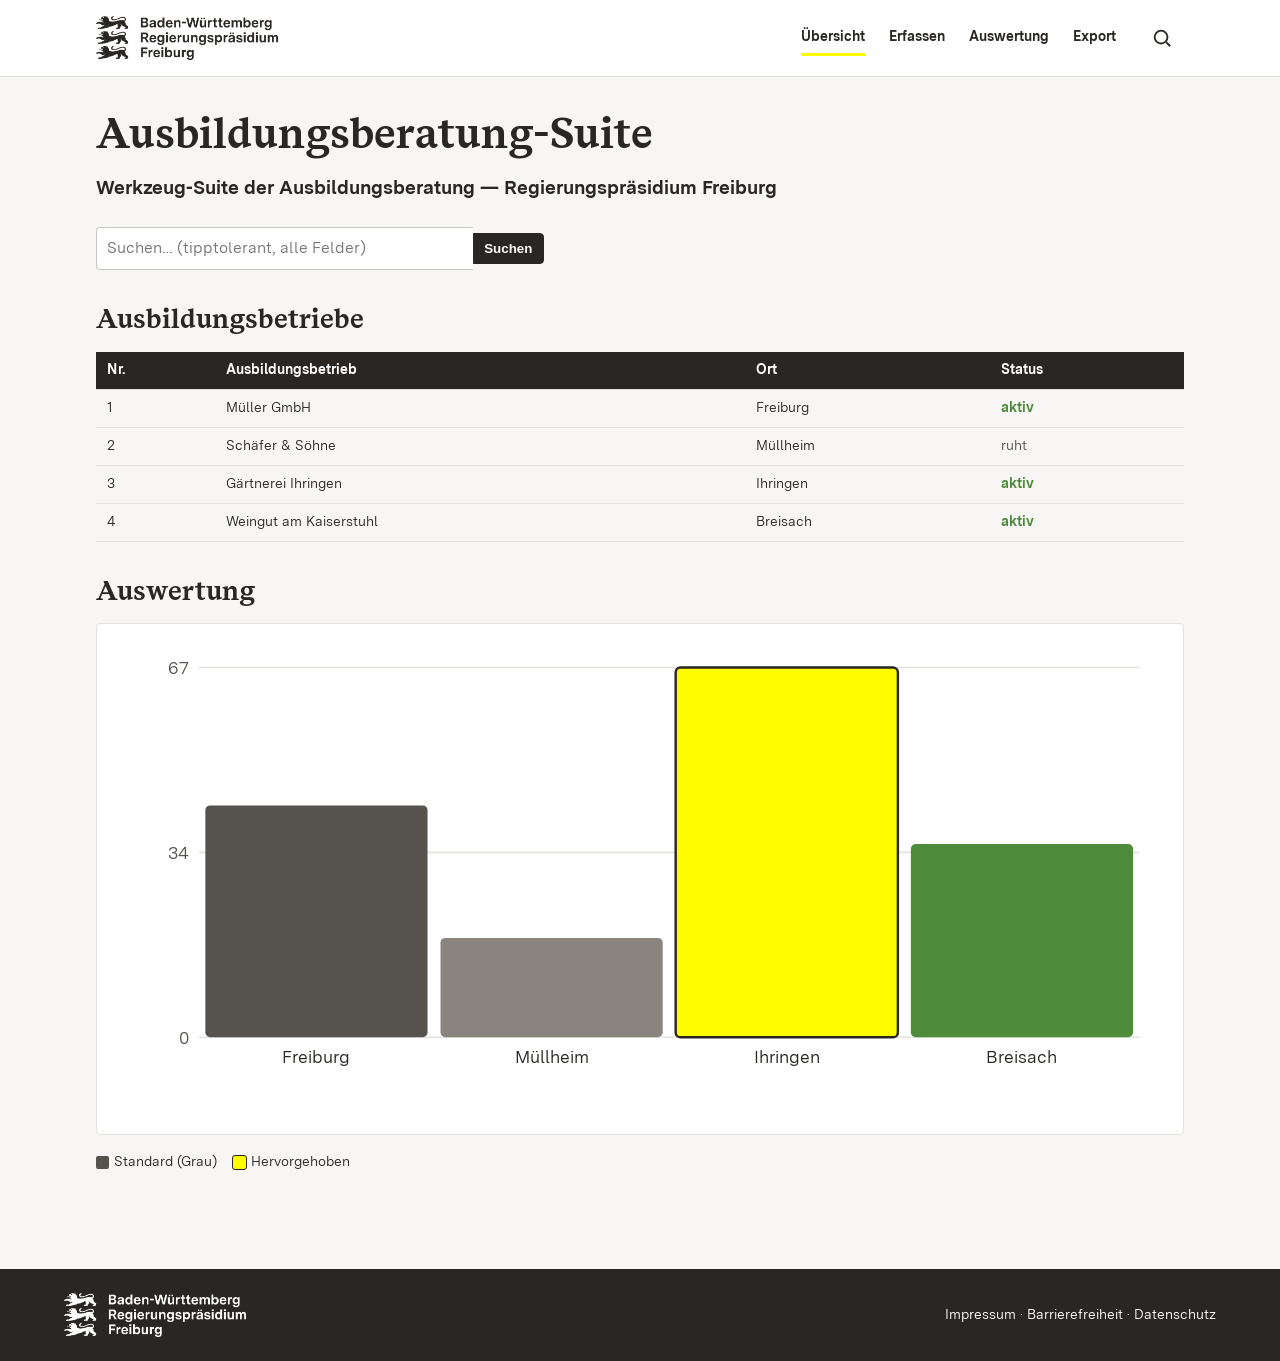
==== index.html @ 378bc5d6 "M0: Gerüst der Ausbildungsberatung-Suite aus RPF-Browsertool-Vorlage Vorlage als Arbeits-Repo einger" ====
<!doctype html>
<html lang="de">
<head>
<meta charset="utf-8">
<meta name="viewport" content="width=device-width, initial-scale=1">
<title>Ausbildungsberatung-Suite — RP Freiburg</title>
<meta name="description" content="Interne Werkzeug-Suite der Ausbildungsberatung des Regierungspräsidiums Freiburg.">

<!-- Favicons / PWA -->
<link rel="icon" href="assets/favicons/favicon.ico" sizes="any">
<link rel="icon" type="image/png" sizes="32x32" href="assets/favicons/favicon-32x32.png">
<link rel="icon" type="image/png" sizes="16x16" href="assets/favicons/favicon-16x16.png">
<link rel="apple-touch-icon" href="assets/favicons/apple-touch-icon.png">
<link rel="manifest" href="site.webmanifest">
<meta name="theme-color" content="#FFFC00">

<link rel="stylesheet" href="bw-theme.css">
</head>
<body>
<a class="bw-skip-link" href="#inhalt">Zum Inhalt springen</a>

<!-- Kopf mit responsiver Navigation (Hamburger unterhalb 800px) -->
<header style="position:relative;background:var(--bw-weiss);border-bottom:var(--bw-border)">
  <div class="bw-app" style="padding-block:var(--bw-space-2)">
    <nav class="bw-nav" aria-label="Hauptnavigation">
      <a class="bw-nav__brand" href="index.html">
        <img class="bw-logo" src="assets/logo/rpf-logo.png"
             alt="Regierungspräsidium Freiburg, Baden-Württemberg">
      </a>

      <div class="bw-nav__panel" id="hauptmenue">
        <ul class="bw-nav__links">
          <li><a href="#" aria-current="page">Übersicht</a></li>
          <li><a href="#">Erfassen</a></li>
          <li><a href="#">Auswertung</a></li>
          <li><a href="#">Export</a></li>
        </ul>
      </div>

      <div class="bw-nav__actions">
        <button class="bw-iconbtn" type="button" aria-label="Suche fokussieren"
                onclick="document.getElementById('q').focus()">
          <svg viewBox="0 0 24 24" fill="none" stroke="currentColor" stroke-width="2" aria-hidden="true">
            <circle cx="11" cy="11" r="7"></circle><line x1="21" y1="21" x2="16.65" y2="16.65"></line>
          </svg>
        </button>
        <button class="bw-iconbtn bw-nav__toggle" type="button"
                data-nav-toggle aria-controls="hauptmenue" aria-expanded="false" aria-label="Menü">
          <svg viewBox="0 0 24 24" fill="none" stroke="currentColor" stroke-width="2" aria-hidden="true">
            <line x1="3" y1="6" x2="21" y2="6"></line><line x1="3" y1="12" x2="21" y2="12"></line><line x1="3" y1="18" x2="21" y2="18"></line>
          </svg>
        </button>
      </div>
    </nav>
  </div>
</header>

<div class="bw-app">
  <main id="inhalt">
    <h1>Ausbildungsberatung-Suite</h1>
    <p class="bw-unterzeile">Werkzeug-Suite der Ausbildungsberatung — Regierungspräsidium Freiburg</p>

    <!-- Globale Fuzzy-Suche -->
    <div class="bw-search" style="margin-bottom:var(--bw-space-4)">
      <label for="q" class="bw-skip-link">Suche</label>
      <input id="q" type="search" placeholder="Suchen… (tippt­olerant, alle Felder)"
             aria-label="Globale Suche">
      <button type="button" onclick="suchen()">Suchen</button>
    </div>

    <h2>Ausbildungsbetriebe</h2>
    <table class="bw-table">
      <thead><tr><th>Nr.</th><th>Ausbildungsbetrieb</th><th>Ort</th><th>Status</th></tr></thead>
      <tbody id="zeilen"></tbody>
    </table>

    <h2>Auswertung</h2>
    <div id="diagramm" class="bw-card"></div>
    <ul class="bw-legend">
      <li><span class="swatch" style="background:var(--bw-cat-1)"></span> Standard (Grau)</li>
      <li><span class="swatch" style="background:var(--bw-gelb);outline:1.5px solid var(--bw-schwarz)"></span> Hervorgehoben</li>
    </ul>
  </main>
</div>

<footer class="bw-footer">
  <div class="bw-app" style="padding:0;display:flex;align-items:center;justify-content:space-between;gap:var(--bw-space-3)">
    <img class="bw-logo bw-logo--neg" src="assets/logo/rpf-logo-negativ.png"
         alt="Regierungspräsidium Freiburg" style="display:block">
    <span class="bw-klein">Impressum · Barrierefreiheit · Datenschutz</span>
  </div>
</footer>

<script src="assets/js/nav.js"></script>
<script src="assets/js/search.js"></script>
<script src="assets/js/chart.js"></script>
<script>
  // Demodaten
  var daten = [
    { nr: 1, bezeichnung: "Müller GmbH",       ort: "Freiburg",     status: "aktiv",  wert: 42 },
    { nr: 2, bezeichnung: "Schäfer & Söhne",   ort: "Müllheim",     status: "ruht",   wert: 18 },
    { nr: 3, bezeichnung: "Gärtnerei Ihringen", ort: "Ihringen",    status: "aktiv",  wert: 67 },
    { nr: 4, bezeichnung: "Weingut am Kaiserstuhl", ort: "Breisach", status: "aktiv", wert: 35 }
  ];

  function rendern(rows) {
    var q = document.getElementById("q").value;
    document.getElementById("zeilen").innerHTML = rows.map(function (d) {
      var hl = function (v) { return window.bwSearch.highlight(v, q); };
      return "<tr><td>" + d.nr + "</td><td>" + hl(d.bezeichnung) +
             "</td><td>" + hl(d.ort) + "</td><td>" +
             (d.status === "aktiv" ? '<span class="bw-status-do">aktiv</span>' : '<span class="bw-leise">ruht</span>') +
             "</td></tr>";
    }).join("");
  }
  function suchen() {
    var q = document.getElementById("q").value;
    rendern(window.bwSearch.search(daten, q, { fields: ["bezeichnung", "ort", "status"] }));
  }
  document.getElementById("q").addEventListener("input", suchen);

  // Diagramm: ein Wert hervorgehoben (gelb + Outline), Rest in Grau.
  // Abgesichert, falls chart.js (noch) nicht geladen ist.
  function diagramm() {
    if (!window.bwChart) return;
    window.bwChart.bars(document.getElementById("diagramm"),
      daten.map(function (d) { return { label: d.ort, value: d.wert, highlight: d.wert === 67 }; }),
      { titel: "Werte je Ort" });
  }

  rendern(daten);
  diagramm();
</script>
</body>
</html>
---- bw-theme.css ----
/* =====================================================================
   bw-theme.css — Landes-CI Baden-Württemberg für Browsertools (RP Freiburg)
   Single Source of Truth. CI-Quelle: https://design.landbw.de

   Schriften: BaWue Sans/Serif (Luzi Type). Lizenzpflichtig — siehe
   assets/fonts/LIZENZ.md. Nur in lizenzierten/internen (privaten) Repos
   ausliefern. Fallbacks greifen, falls die Fonts fehlen.

   FARBWERTE: entsprechen den im RPF verwendeten Tokens + CI-Beschreibung.
   Exakte offizielle Digital-Tokens im Design-Portal gegenchecken und nur
   HIER anpassen — Änderung schlägt auf alle Tools durch.
   ===================================================================== */

/* ===================== Schriften =================================== */
@font-face{ font-family:"BaWue Serif"; font-weight:400; font-style:normal; font-display:swap;
  src:url("assets/fonts/BaWueSerifWeb-Regular.woff2") format("woff2"),
      url("assets/fonts/BaWueSerifWeb-Regular.woff")  format("woff"); }
@font-face{ font-family:"BaWue Serif"; font-weight:700; font-style:normal; font-display:swap;
  src:url("assets/fonts/BaWueSerifWeb-Bold.woff2") format("woff2"),
      url("assets/fonts/BaWueSerifWeb-Bold.woff")  format("woff"); }

@font-face{ font-family:"BaWue Sans"; font-weight:400; font-style:normal; font-display:swap;
  src:url("assets/fonts/BaWueSansWeb-Regular.woff2") format("woff2"),
      url("assets/fonts/BaWueSansWeb-Regular.woff")  format("woff"); }
@font-face{ font-family:"BaWue Sans"; font-weight:400; font-style:italic; font-display:swap;
  src:url("assets/fonts/BaWueSansWeb-RegularItalic.woff2") format("woff2"),
      url("assets/fonts/BaWueSansWeb-RegularItalic.woff")  format("woff"); }
@font-face{ font-family:"BaWue Sans"; font-weight:600; font-style:normal; font-display:swap;
  src:url("assets/fonts/BaWueSansWeb-SemiBold.woff2") format("woff2"),
      url("assets/fonts/BaWueSansWeb-SemiBold.woff")  format("woff"); }
@font-face{ font-family:"BaWue Sans"; font-weight:600; font-style:italic; font-display:swap;
  src:url("assets/fonts/BaWueSansWeb-SemiBoldItalic.woff2") format("woff2"),
      url("assets/fonts/BaWueSansWeb-SemiBoldItalic.woff")  format("woff"); }
@font-face{ font-family:"BaWue Sans"; font-weight:700; font-style:normal; font-display:swap;
  src:url("assets/fonts/BaWueSansWeb-Bold.woff2") format("woff2"),
      url("assets/fonts/BaWueSansWeb-Bold.woff")  format("woff"); }
@font-face{ font-family:"BaWue Sans"; font-weight:700; font-style:italic; font-display:swap;
  src:url("assets/fonts/BaWueSansWeb-BoldItalic.woff2") format("woff2"),
      url("assets/fonts/BaWueSansWeb-BoldItalic.woff")  format("woff"); }

:root {
  /* --- Hauptfarben ------------------------------------------------- */
  --bw-gelb:        #FFFC00;   /* nur Fläche/Hervorhebung, nie Textfarbe auf Weiß */
  --bw-schwarz:     #2A2623;   /* leicht warmes Schwarz — Standard-Textfarbe */
  --bw-weiss:       #FFFFFF;

  /* --- Funktionale Grautöne --------------------------------------- */
  --bw-grau-50:     #F7F6F5;
  --bw-grau-100:    #F2F0EF;
  --bw-grau-200:    #E4E1DE;
  --bw-grau-300:    #C9C5C1;
  --bw-grau-500:    #8A847E;
  --bw-grau-700:    #56524E;

  /* --- Status / Akzente (sparsam) --------------------------------- */
  --bw-erfolg:      #4E8B3A;
  --bw-fehler:      #9A1A1A;

  /* Semantik */
  --bw-bg:          var(--bw-grau-50);
  --bw-flaeche:     var(--bw-weiss);
  --bw-text:        var(--bw-schwarz);
  --bw-text-leise:  var(--bw-grau-700);
  --bw-linie:       var(--bw-grau-200);
  --bw-fokus:       var(--bw-schwarz);

  /* --- Typografie -------------------------------------------------- */
  --bw-font-serif: "BaWue Serif", "Iowan Old Style", Georgia, "Times New Roman", serif;
  --bw-font-sans:  "BaWue Sans", system-ui, -apple-system, "Segoe UI", Roboto, "Helvetica Neue", Arial, sans-serif;

  --bw-fs-titel:   clamp(1.75rem, 1.2rem + 2vw, 2.75rem);
  --bw-fs-h2:      clamp(1.35rem, 1.05rem + 1vw, 1.75rem);
  --bw-fs-h3:      1.2rem;
  --bw-fs-body:    1rem;
  --bw-fs-klein:   0.875rem;
  --bw-fs-mini:    0.75rem;

  --bw-lh-titel:   1.1;
  --bw-lh-body:    1.55;

  /* --- Raster / Abstände (8px-Basisraster; Rand = 2x Grundeinheit) -- */
  --bw-unit:   0.5rem;
  --bw-space-1: var(--bw-unit);
  --bw-space-2: calc(var(--bw-unit) * 2);
  --bw-space-3: calc(var(--bw-unit) * 3);
  --bw-space-4: calc(var(--bw-unit) * 4);
  --bw-space-6: calc(var(--bw-unit) * 6);
  --bw-space-8: calc(var(--bw-unit) * 8);

  --bw-rand:    var(--bw-space-4);
  --bw-gap:     var(--bw-space-3);
  --bw-maxw:    72rem;

  /* --- Form (Flächen eckig; Radius nur für Interaktion; Störer rund) */
  --bw-radius:    4px;
  --bw-radius-rund: 999px;
  --bw-border:    1px solid var(--bw-linie);
  /* KEINE Schatten, KEINE Verläufe im CI. */
}

/* ===================== Reset / Grundlagen ============================ */
*, *::before, *::after { box-sizing: border-box; }
html { -webkit-text-size-adjust: 100%; }
body {
  margin: 0;
  background: var(--bw-bg);
  color: var(--bw-text);
  font-family: var(--bw-font-sans);
  font-size: var(--bw-fs-body);
  line-height: var(--bw-lh-body);
  text-rendering: optimizeLegibility;
  -webkit-font-smoothing: antialiased;
}

/* ===================== Typografie =================================== */
h1, .bw-titel { font-family: var(--bw-font-serif); font-size: var(--bw-fs-titel); line-height: var(--bw-lh-titel); font-weight: 700; margin: 0 0 var(--bw-space-2); }
h2 { font-family: var(--bw-font-serif); font-size: var(--bw-fs-h2); line-height: 1.2; margin: var(--bw-space-4) 0 var(--bw-space-2); }
h3 { font-family: var(--bw-font-sans);  font-size: var(--bw-fs-h3); font-weight: 700; margin: var(--bw-space-3) 0 var(--bw-space-1); }
p { margin: 0 0 var(--bw-space-2); max-width: 70ch; }
a { color: var(--bw-schwarz); text-underline-offset: 2px; }
a:hover { text-decoration: none; }

.bw-unterzeile { font-family: var(--bw-font-sans); font-weight: 700; font-size: var(--bw-fs-h3); margin: 0 0 var(--bw-space-3); }
.bw-leise   { color: var(--bw-text-leise); }
.bw-klein   { font-size: var(--bw-fs-klein); }
.bw-app, .bw-flaeche, .bw-card { text-align: left; }

/* ===================== Layout ====================================== */
.bw-app { max-width: var(--bw-maxw); margin-inline: auto; padding: var(--bw-rand); }

.bw-header { display: flex; align-items: center; justify-content: space-between; gap: var(--bw-space-3); padding-block: var(--bw-space-2); border-bottom: var(--bw-border); margin-bottom: var(--bw-space-4); }
.bw-logo { height: 44px; width: auto; display: block; }      /* ~2 Grundeinheiten */
.bw-logo--neg { display: none; }                              /* Negativ-Logo nur auf dunklem Header */

.bw-flaechen { display: grid; gap: var(--bw-space-2); }
.bw-flaechen.bw-halb    { grid-template-columns: 1fr 1fr; }
.bw-flaechen.bw-drittel { grid-template-columns: 1fr 1fr 1fr; }

.bw-flaeche { background: var(--bw-flaeche); padding: var(--bw-space-4); }
.bw-flaeche--gelb    { background: var(--bw-gelb);    color: var(--bw-schwarz); }
.bw-flaeche--schwarz { background: var(--bw-schwarz); color: var(--bw-weiss); }
.bw-flaeche--schwarz a { color: var(--bw-weiss); }

/* ===================== Karten / Panels ============================= */
.bw-card { background: var(--bw-weiss); border: var(--bw-border); border-radius: var(--bw-radius); padding: var(--bw-space-3); }

/* ===================== Buttons ===================================== */
.bw-btn { font: inherit; font-weight: 700; cursor: pointer; border: 2px solid var(--bw-schwarz); border-radius: var(--bw-radius); padding: 0.55em 1.1em; background: var(--bw-schwarz); color: var(--bw-weiss); transition: background-color .12s ease, color .12s ease; }
.bw-btn:hover { background: var(--bw-weiss); color: var(--bw-schwarz); }
.bw-btn--sekundaer { background: var(--bw-weiss); color: var(--bw-schwarz); }
.bw-btn--sekundaer:hover { background: var(--bw-grau-100); }
.bw-btn--gelb { background: var(--bw-gelb); color: var(--bw-schwarz); border-color: var(--bw-schwarz); }
.bw-btn--gelb:hover { background: var(--bw-schwarz); color: var(--bw-weiss); }
.bw-btn:disabled { background: var(--bw-grau-200); border-color: var(--bw-grau-300); color: var(--bw-grau-500); cursor: not-allowed; }

/* ===================== Formulare =================================== */
label { display: block; font-weight: 700; font-size: var(--bw-fs-klein); margin-bottom: 0.25rem; }
input, select, textarea { font: inherit; width: 100%; padding: 0.5em 0.65em; background: var(--bw-weiss); color: var(--bw-text); border: 1px solid var(--bw-grau-300); border-radius: var(--bw-radius); }
.bw-field { margin-bottom: var(--bw-space-2); }

/* ===================== Tabellen =================================== */
.bw-table { width: 100%; border-collapse: collapse; font-size: var(--bw-fs-klein); }
.bw-table th, .bw-table td { text-align: left; padding: 0.55em 0.75em; border-bottom: 1px solid var(--bw-linie); }
.bw-table thead th { background: var(--bw-schwarz); color: var(--bw-weiss); position: sticky; top: 0; }
.bw-table tbody tr:nth-child(even) { background: var(--bw-grau-50); }
.bw-table tbody tr:hover { background: var(--bw-grau-100); }
.bw-table .bw-highlight { background: var(--bw-gelb); color: var(--bw-schwarz); font-weight: 700; }

/* ===================== Störer (rund) ============================== */
.bw-stoerer { display: inline-flex; align-items: center; justify-content: center; text-align: center; width: 7rem; height: 7rem; border-radius: var(--bw-radius-rund); background: var(--bw-gelb); color: var(--bw-schwarz); font-family: var(--bw-font-serif); font-weight: 700; line-height: 1.05; padding: 0.5rem; }

/* ===================== Hinweis-/Statusboxen ====================== */
.bw-hinweis { border: var(--bw-border); border-left: 4px solid var(--bw-schwarz); padding: var(--bw-space-2) var(--bw-space-3); background: var(--bw-grau-50); }
.bw-hinweis--erfolg { border-left-color: var(--bw-erfolg); }
.bw-hinweis--fehler { border-left-color: var(--bw-fehler); }
.bw-status-do   { color: var(--bw-erfolg); font-weight: 700; }
.bw-status-dont { color: var(--bw-fehler); font-weight: 700; }

/* ===================== Copyright-Badge =========================== */
.bw-copyright { display: inline-block; background: var(--bw-schwarz); color: var(--bw-weiss); font-size: var(--bw-fs-mini); line-height: 1; padding: 0.35em 0.55em; border-radius: var(--bw-radius); }

/* ===================== Navigation (responsiv + Hamburger) ========
   Muster aus dem CI: weiße Hauptnav, Logo links, Aktionen (Suche/Menü)
   rechts. Aktiver Link mit gelbem Marker. Mobil: Hamburger -> Panel. */
.bw-nav { display: flex; align-items: center; gap: var(--bw-space-3); }
.bw-nav__brand { display: inline-flex; align-items: center; margin-right: auto; }
.bw-nav__links { display: flex; gap: var(--bw-space-3); list-style: none; margin: 0; padding: 0; }
.bw-nav__links a {
  display: inline-block; padding: 0.4em 0; font-weight: 700; font-size: var(--bw-fs-klein);
  text-decoration: none; border-bottom: 3px solid transparent;
}
.bw-nav__links a:hover { border-bottom-color: var(--bw-grau-300); }
.bw-nav__links a[aria-current="page"] { border-bottom-color: var(--bw-gelb); } /* aktive Seite */

.bw-nav__actions { display: flex; align-items: center; gap: var(--bw-space-1); }
.bw-iconbtn {
  display: inline-flex; align-items: center; justify-content: center;
  width: 44px; height: 44px;             /* Touch-Target >= 44px */
  background: transparent; border: 0; cursor: pointer; color: var(--bw-schwarz);
  border-radius: var(--bw-radius);
}
.bw-iconbtn:hover { background: var(--bw-grau-100); }
.bw-iconbtn svg { width: 22px; height: 22px; display: block; }

/* Hamburger nur unterhalb des Breakpoints sichtbar */
.bw-nav__toggle { display: none; }

/* Mobiles Navigationspanel (Off-Canvas, einfach gehalten) */
.bw-nav__panel { }
@media (max-width: 800px) {
  .bw-nav__toggle { display: inline-flex; }
  .bw-nav__panel {
    position: absolute; left: 0; right: 0; top: 100%;
    background: var(--bw-weiss); border-bottom: var(--bw-border);
    padding: var(--bw-space-2) var(--bw-rand);
    display: none;
  }
  .bw-nav__panel[data-open="true"] { display: block; }
  .bw-nav__links { flex-direction: column; gap: 0; }
  .bw-nav__links a { padding: 0.75em 0; border-bottom: 1px solid var(--bw-linie); }
  .bw-nav__links a[aria-current="page"] { border-bottom-color: var(--bw-gelb); }
}

/* ===================== Suche ====================================== */
.bw-search { display: flex; align-items: center; gap: 0; max-width: 28rem; }
.bw-search input[type="search"] {
  border: 1px solid var(--bw-grau-300); border-right: 0;
  border-radius: var(--bw-radius) 0 0 var(--bw-radius);
}
.bw-search button {
  height: 100%; padding: 0.5em 0.8em; border: 1px solid var(--bw-schwarz);
  background: var(--bw-schwarz); color: var(--bw-weiss); cursor: pointer;
  border-radius: 0 var(--bw-radius) var(--bw-radius) 0; font-weight: 700;
}
.bw-search button:hover { background: var(--bw-weiss); color: var(--bw-schwarz); }
mark.bw-treffer { background: var(--bw-gelb); color: var(--bw-schwarz); padding: 0 0.1em; } /* Treffer-Hervorhebung */

/* ===================== Diagramme / Infografiken ===================
   CI-Regeln: einfache Diagramme in Grauabstufungen, BaWü Gelb NUR zur
   Hervorhebung eines einzelnen Werts (immer mit dunkler Outline).
   Komplexe Diagramme: Grau + sparsame Nebenfarben. Jede Farbe >= 3:1
   Kontrast zum Hintergrund. Abgerundete Ecken, klare Trennung, optional
   Schraffuren als Zusatzcodierung (Farbsehschwäche). */
:root {
  /* Kategoriale Reihe (zuerst Grau, dann gedeckte Nebenfarben).
     HINWEIS: offizielle Nebenfarben im Design-Portal/Infografiken
     gegenchecken und hier ersetzen. */
  --bw-cat-1: var(--bw-grau-700);
  --bw-cat-2: var(--bw-grau-500);
  --bw-cat-3: #2D6E8E;   /* gedecktes Blau (kühl/technisch) */
  --bw-cat-4: var(--bw-erfolg);
  --bw-cat-5: #8A5A2B;   /* gedecktes Braun (warm) */
  --bw-cat-6: #6B4E8E;   /* gedecktes Violett */
  --bw-chart-highlight: var(--bw-gelb);   /* einzelner hervorgehobener Wert, mit Outline */
  --bw-chart-outline:   var(--bw-schwarz);
  --bw-chart-radius:    3px;
  --bw-chart-gap:       2px;              /* klare Trennung zwischen Elementen */
}
.bw-chart { font-family: var(--bw-font-sans); font-size: var(--bw-fs-klein); }
.bw-chart .bar { rx: var(--bw-chart-radius); }
.bw-chart .bar--highlight { fill: var(--bw-chart-highlight); stroke: var(--bw-chart-outline); stroke-width: 1.5; }
.bw-chart .axis, .bw-chart .grid { stroke: var(--bw-grau-200); }
.bw-chart .label { fill: var(--bw-text); }
.bw-chart .label--muted { fill: var(--bw-text-leise); }
.bw-legend { display: flex; flex-wrap: wrap; gap: var(--bw-space-2); list-style: none; padding: 0; margin: var(--bw-space-2) 0 0; font-size: var(--bw-fs-klein); }
.bw-legend li { display: inline-flex; align-items: center; gap: 0.4em; }
.bw-legend .swatch { width: 0.9em; height: 0.9em; border-radius: 2px; display: inline-block; }

/* ===================== Footer (schwarzer Streifen) =============== */
.bw-footer {
  background: var(--bw-schwarz); color: var(--bw-weiss);
  margin-top: var(--bw-space-8); padding: var(--bw-space-3) var(--bw-rand);
}
.bw-footer a { color: var(--bw-weiss); }
.bw-footer .bw-logo--neg { display: block; }

/* ===================== Barrierefreiheit ========================== */
:where(a, button, input, select, textarea, [tabindex]):focus-visible { outline: 3px solid var(--bw-fokus); outline-offset: 2px; }
.bw-skip-link { position: absolute; left: -9999px; top: 0; background: var(--bw-schwarz); color: var(--bw-weiss); padding: var(--bw-space-1) var(--bw-space-2); }
.bw-skip-link:focus { left: var(--bw-space-2); top: var(--bw-space-2); z-index: 10; }
@media (prefers-reduced-motion: reduce) { * { animation: none !important; transition: none !important; } }

/* ===================== Responsive ================================ */
@media (max-width: 640px) {
  :root { --bw-rand: var(--bw-space-3); }
  .bw-flaechen.bw-halb, .bw-flaechen.bw-drittel { grid-template-columns: 1fr; }
  .bw-header { flex-wrap: wrap; }
  .bw-logo { height: 36px; }
}
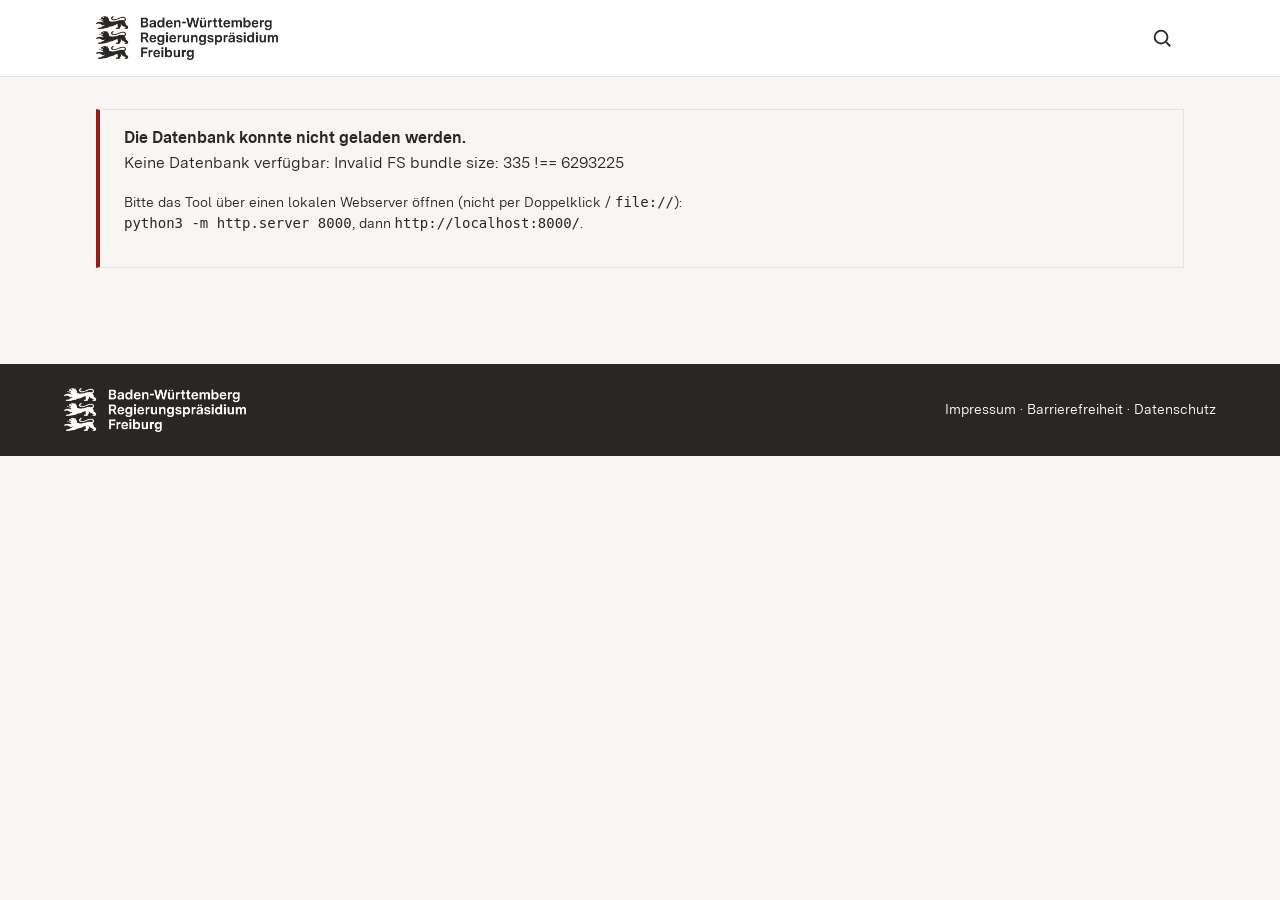
==== commit 7cf3c455: "M1: Datenfundament + Stammdaten (PGlite/OPFS, CRUD, Suche) PGlite (Postgres-WASM) lokal vendored (as" ====
--- a/index.html
+++ b/index.html
@@ -23,23 +23,18 @@
 <header style="position:relative;background:var(--bw-weiss);border-bottom:var(--bw-border)">
   <div class="bw-app" style="padding-block:var(--bw-space-2)">
     <nav class="bw-nav" aria-label="Hauptnavigation">
-      <a class="bw-nav__brand" href="index.html">
+      <a class="bw-nav__brand" href="#/">
         <img class="bw-logo" src="assets/logo/rpf-logo.png"
              alt="Regierungspräsidium Freiburg, Baden-Württemberg">
       </a>
 
       <div class="bw-nav__panel" id="hauptmenue">
-        <ul class="bw-nav__links">
-          <li><a href="#" aria-current="page">Übersicht</a></li>
-          <li><a href="#">Erfassen</a></li>
-          <li><a href="#">Auswertung</a></li>
-          <li><a href="#">Export</a></li>
-        </ul>
+        <ul class="bw-nav__links" id="navlinks"><!-- von app.js befüllt --></ul>
       </div>
 
       <div class="bw-nav__actions">
         <button class="bw-iconbtn" type="button" aria-label="Suche fokussieren"
-                onclick="document.getElementById('q').focus()">
+                onclick="var s=document.getElementById('modulsuche'); if(s) s.focus();">
           <svg viewBox="0 0 24 24" fill="none" stroke="currentColor" stroke-width="2" aria-hidden="true">
             <circle cx="11" cy="11" r="7"></circle><line x1="21" y1="21" x2="16.65" y2="16.65"></line>
           </svg>
@@ -56,30 +51,12 @@
 </header>
 
 <div class="bw-app">
-  <main id="inhalt">
-    <h1>Ausbildungsberatung-Suite</h1>
-    <p class="bw-unterzeile">Werkzeug-Suite der Ausbildungsberatung — Regierungspräsidium Freiburg</p>
-
-    <!-- Globale Fuzzy-Suche -->
-    <div class="bw-search" style="margin-bottom:var(--bw-space-4)">
-      <label for="q" class="bw-skip-link">Suche</label>
-      <input id="q" type="search" placeholder="Suchen… (tippt­olerant, alle Felder)"
-             aria-label="Globale Suche">
-      <button type="button" onclick="suchen()">Suchen</button>
+  <p id="db-status" class="bw-hinweis" hidden></p>
+  <p id="meldung" role="status" aria-live="polite" hidden></p>
+  <main id="inhalt" tabindex="-1">
+    <div id="app">
+      <noscript>Dieses Werkzeug benötigt JavaScript.</noscript>
     </div>
-
-    <h2>Ausbildungsbetriebe</h2>
-    <table class="bw-table">
-      <thead><tr><th>Nr.</th><th>Ausbildungsbetrieb</th><th>Ort</th><th>Status</th></tr></thead>
-      <tbody id="zeilen"></tbody>
-    </table>
-
-    <h2>Auswertung</h2>
-    <div id="diagramm" class="bw-card"></div>
-    <ul class="bw-legend">
-      <li><span class="swatch" style="background:var(--bw-cat-1)"></span> Standard (Grau)</li>
-      <li><span class="swatch" style="background:var(--bw-gelb);outline:1.5px solid var(--bw-schwarz)"></span> Hervorgehoben</li>
-    </ul>
   </main>
 </div>
 
@@ -91,45 +68,11 @@
   </div>
 </footer>
 
+<!-- Klassische Helfer (setzen window-Globals) -->
 <script src="assets/js/nav.js"></script>
+<script src="assets/js/chart.js"></script>
 <script src="assets/js/search.js"></script>
-<script src="assets/js/chart.js"></script>
-<script>
-  // Demodaten
-  var daten = [
-    { nr: 1, bezeichnung: "Müller GmbH",       ort: "Freiburg",     status: "aktiv",  wert: 42 },
-    { nr: 2, bezeichnung: "Schäfer & Söhne",   ort: "Müllheim",     status: "ruht",   wert: 18 },
-    { nr: 3, bezeichnung: "Gärtnerei Ihringen", ort: "Ihringen",    status: "aktiv",  wert: 67 },
-    { nr: 4, bezeichnung: "Weingut am Kaiserstuhl", ort: "Breisach", status: "aktiv", wert: 35 }
-  ];
-
-  function rendern(rows) {
-    var q = document.getElementById("q").value;
-    document.getElementById("zeilen").innerHTML = rows.map(function (d) {
-      var hl = function (v) { return window.bwSearch.highlight(v, q); };
-      return "<tr><td>" + d.nr + "</td><td>" + hl(d.bezeichnung) +
-             "</td><td>" + hl(d.ort) + "</td><td>" +
-             (d.status === "aktiv" ? '<span class="bw-status-do">aktiv</span>' : '<span class="bw-leise">ruht</span>') +
-             "</td></tr>";
-    }).join("");
-  }
-  function suchen() {
-    var q = document.getElementById("q").value;
-    rendern(window.bwSearch.search(daten, q, { fields: ["bezeichnung", "ort", "status"] }));
-  }
-  document.getElementById("q").addEventListener("input", suchen);
-
-  // Diagramm: ein Wert hervorgehoben (gelb + Outline), Rest in Grau.
-  // Abgesichert, falls chart.js (noch) nicht geladen ist.
-  function diagramm() {
-    if (!window.bwChart) return;
-    window.bwChart.bars(document.getElementById("diagramm"),
-      daten.map(function (d) { return { label: d.ort, value: d.wert, highlight: d.wert === 67 }; }),
-      { titel: "Werte je Ort" });
-  }
-
-  rendern(daten);
-  diagramm();
-</script>
+<!-- Anwendung (ES-Modul, lädt PGlite lokal) -->
+<script type="module" src="assets/js/app.js"></script>
 </body>
 </html>
--- a/bw-theme.css
+++ b/bw-theme.css
@@ -280,10 +280,47 @@
 .bw-skip-link:focus { left: var(--bw-space-2); top: var(--bw-space-2); z-index: 10; }
 @media (prefers-reduced-motion: reduce) { * { animation: none !important; transition: none !important; } }
 
+/* ===================== Treffermarkierung ========================= */
+/* Gelb als Hervorhebungsfläche, Text darauf schwarz (Gelb-Regel). */
+.bw-treffer { background: var(--bw-gelb); color: var(--bw-schwarz); padding: 0 0.1em; border-radius: 2px; }
+
+/* ===================== Toolbar (Suche + Aktion) ================== */
+.bw-toolbar {
+  display: flex; flex-wrap: wrap; align-items: center; justify-content: space-between;
+  gap: var(--bw-space-2); margin-bottom: var(--bw-space-3);
+}
+.bw-toolbar .bw-search { flex: 1 1 18rem; }
+
+/* ===================== Kennzahl-Kacheln ========================== */
+.bw-stat-grid { grid-template-columns: repeat(auto-fit, minmax(11rem, 1fr)); }
+.bw-stat {
+  display: flex; flex-direction: column; gap: var(--bw-space-1);
+  text-decoration: none; color: var(--bw-text);
+}
+.bw-stat:hover { background: var(--bw-grau-50); }
+.bw-stat__zahl { font-family: var(--bw-font-serif); font-weight: 700; font-size: var(--bw-fs-titel); line-height: 1.05; }
+.bw-stat__label { font-weight: 700; font-size: var(--bw-fs-klein); }
+
+/* ===================== Tabellen-Aktionen ========================= */
+.bw-actions { white-space: nowrap; text-align: right; }
+.bw-actions .bw-iconbtn { width: 2.25rem; height: 2.25rem; font-size: 1rem; }
+
+/* ===================== Dialog (Erfassen/Bearbeiten) ============== */
+.bw-dialog {
+  border: 2px solid var(--bw-schwarz); border-radius: var(--bw-radius);
+  padding: var(--bw-space-4); max-width: 42rem; width: calc(100% - 2 * var(--bw-rand));
+  background: var(--bw-weiss); color: var(--bw-text);
+}
+.bw-dialog::backdrop { background: rgba(42, 38, 35, 0.45); }
+.bw-dialog__felder { display: grid; grid-template-columns: 1fr 1fr; gap: 0 var(--bw-space-3); }
+.bw-dialog__felder .bw-field:has(textarea) { grid-column: 1 / -1; }
+.bw-dialog__aktionen { display: flex; justify-content: flex-end; gap: var(--bw-space-2); margin-top: var(--bw-space-2); }
+
 /* ===================== Responsive ================================ */
 @media (max-width: 640px) {
   :root { --bw-rand: var(--bw-space-3); }
   .bw-flaechen.bw-halb, .bw-flaechen.bw-drittel { grid-template-columns: 1fr; }
   .bw-header { flex-wrap: wrap; }
   .bw-logo { height: 36px; }
-}
+  .bw-dialog__felder { grid-template-columns: 1fr; }
+}
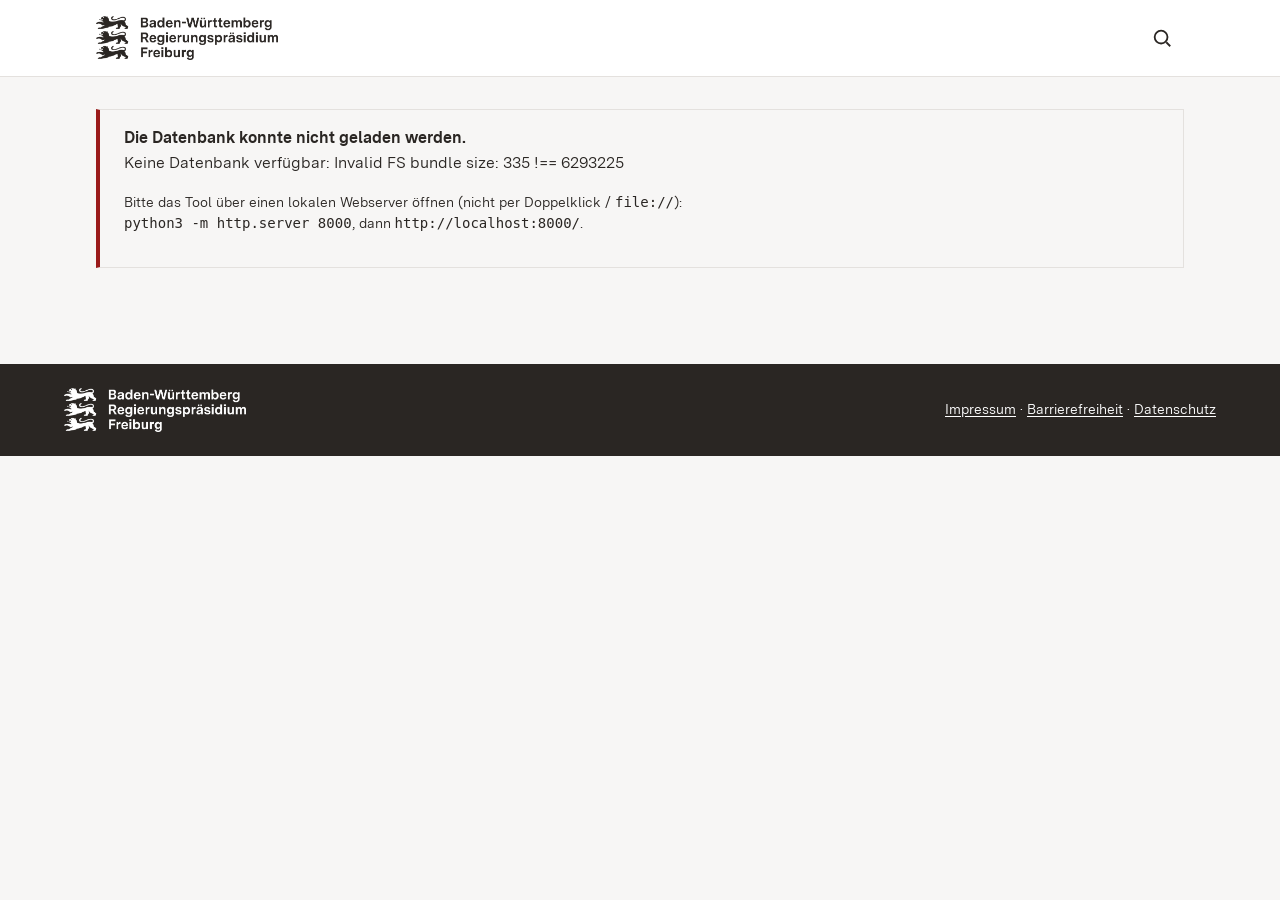
==== commit 3db583ed: "Zugangsschutz + Benutzerverwaltung + Impressum/Datenschutz Login beim Start: ohne Anmeldung ist das " ====
--- a/index.html
+++ b/index.html
@@ -33,8 +33,8 @@
       </div>
 
       <div class="bw-nav__actions">
-        <button class="bw-iconbtn" type="button" aria-label="Suche fokussieren"
-                onclick="var s=document.getElementById('modulsuche'); if(s) s.focus();">
+        <button class="bw-iconbtn" type="button" aria-label="Schnellsuche öffnen"
+                title="Schnellsuche (Taste /)" onclick="location.hash='#/suche';">
           <svg viewBox="0 0 24 24" fill="none" stroke="currentColor" stroke-width="2" aria-hidden="true">
             <circle cx="11" cy="11" r="7"></circle><line x1="21" y1="21" x2="16.65" y2="16.65"></line>
           </svg>
@@ -64,7 +64,11 @@
   <div class="bw-app" style="padding:0;display:flex;align-items:center;justify-content:space-between;gap:var(--bw-space-3)">
     <img class="bw-logo bw-logo--neg" src="assets/logo/rpf-logo-negativ.png"
          alt="Regierungspräsidium Freiburg" style="display:block">
-    <span class="bw-klein">Impressum · Barrierefreiheit · Datenschutz</span>
+    <span class="bw-klein bw-footer__rechtslinks">
+      <a href="#/impressum">Impressum</a> ·
+      <a href="#/barrierefreiheit">Barrierefreiheit</a> ·
+      <a href="#/datenschutz">Datenschutz</a>
+    </span>
   </div>
 </footer>
 
--- a/bw-theme.css
+++ b/bw-theme.css
@@ -55,6 +55,8 @@
   /* --- Status / Akzente (sparsam) --------------------------------- */
   --bw-erfolg:      #4E8B3A;
   --bw-fehler:      #9A1A1A;
+  --bw-erfolg-bg:   #E7F0E1;   /* dezente Tönung für Status-Pills (dunkler Text) */
+  --bw-fehler-bg:   #F3E2E2;
 
   /* Semantik */
   --bw-bg:          var(--bw-grau-50);
@@ -133,6 +135,9 @@
 .bw-logo--neg { display: none; }                              /* Negativ-Logo nur auf dunklem Header */
 
 .bw-flaechen { display: grid; gap: var(--bw-space-2); }
+/* Grid-Items dürfen schmaler als ihr Inhalt werden — sonst sprengt eine breite
+   Tabelle (nowrap) das Raster, statt im .bw-tablewrap horizontal zu scrollen. */
+.bw-flaechen > * { min-width: 0; }
 .bw-flaechen.bw-halb    { grid-template-columns: 1fr 1fr; }
 .bw-flaechen.bw-drittel { grid-template-columns: 1fr 1fr 1fr; }
 
@@ -153,6 +158,16 @@
 .bw-btn--gelb:hover { background: var(--bw-schwarz); color: var(--bw-weiss); }
 .bw-btn:disabled { background: var(--bw-grau-200); border-color: var(--bw-grau-300); color: var(--bw-grau-500); cursor: not-allowed; }
 
+/* Aufklappbare Knopf-Gruppe (native <details>) — bündelt seltener genutzte
+   Aktionen, hält Werkzeugleisten aufgeräumt. Nur --bw-*-Tokens, keine Deko. */
+.bw-disclosure { position: relative; }
+.bw-disclosure > summary { display: inline-block; list-style: none; }
+.bw-disclosure > summary::-webkit-details-marker { display: none; }
+.bw-disclosure > summary::after { content: " ▾"; font-weight: 700; }
+.bw-disclosure[open] > summary::after { content: " ▴"; }
+.bw-disclosure__panel { display: none; flex-wrap: wrap; gap: var(--bw-space-1); margin-top: var(--bw-space-1); }
+.bw-disclosure[open] > .bw-disclosure__panel { display: flex; }
+
 /* ===================== Formulare =================================== */
 label { display: block; font-weight: 700; font-size: var(--bw-fs-klein); margin-bottom: 0.25rem; }
 input, select, textarea { font: inherit; width: 100%; padding: 0.5em 0.65em; background: var(--bw-weiss); color: var(--bw-text); border: 1px solid var(--bw-grau-300); border-radius: var(--bw-radius); }
@@ -161,7 +176,9 @@
 /* ===================== Tabellen =================================== */
 .bw-table { width: 100%; border-collapse: collapse; font-size: var(--bw-fs-klein); }
 .bw-table th, .bw-table td { text-align: left; padding: 0.55em 0.75em; border-bottom: 1px solid var(--bw-linie); }
-.bw-table thead th { background: var(--bw-schwarz); color: var(--bw-weiss); position: sticky; top: 0; }
+.bw-table thead th { background: var(--bw-schwarz); color: var(--bw-weiss); position: sticky; top: 0; z-index: 1; }
+.bw-th-sort { cursor: pointer; user-select: none; white-space: nowrap; }
+.bw-th-sort:focus-visible { outline: 2px solid var(--bw-gelb); outline-offset: -2px; }
 .bw-table tbody tr:nth-child(even) { background: var(--bw-grau-50); }
 .bw-table tbody tr:hover { background: var(--bw-grau-100); }
 .bw-table .bw-highlight { background: var(--bw-gelb); color: var(--bw-schwarz); font-weight: 700; }
@@ -175,6 +192,13 @@
 .bw-hinweis--fehler { border-left-color: var(--bw-fehler); }
 .bw-status-do   { color: var(--bw-erfolg); font-weight: 700; }
 .bw-status-dont { color: var(--bw-fehler); font-weight: 700; }
+.bw-tag { display: inline-block; background: var(--bw-grau-200); color: var(--bw-schwarz);
+  font-size: var(--bw-fs-mini); font-weight: 700; padding: 0.1em 0.6em; border-radius: var(--bw-radius-rund); }
+/* Status-Pills für den abgeleiteten Prüfungs-Fortschritt: dunkler Text auf
+   dezenter Tönung (hoher Kontrast), Gelb mit dunkler Outline (CI). */
+.bw-tag--ok     { background: var(--bw-erfolg-bg); outline: 1px solid var(--bw-erfolg); }
+.bw-tag--fehler { background: var(--bw-fehler-bg); outline: 1px solid var(--bw-fehler); }
+.bw-tag--aktiv  { background: var(--bw-gelb); outline: 1px solid var(--bw-schwarz); }
 
 /* ===================== Copyright-Badge =========================== */
 .bw-copyright { display: inline-block; background: var(--bw-schwarz); color: var(--bw-weiss); font-size: var(--bw-fs-mini); line-height: 1; padding: 0.35em 0.55em; border-radius: var(--bw-radius); }
@@ -192,6 +216,33 @@
 .bw-nav__links a:hover { border-bottom-color: var(--bw-grau-300); }
 .bw-nav__links a[aria-current="page"] { border-bottom-color: var(--bw-gelb); } /* aktive Seite */
 
+/* Gruppierte Navigation (Dropdowns) — wenige Hauptpunkte, Unterpunkte aufklappbar */
+.bw-nav__group { position: relative; }
+.bw-nav__groupbtn {
+  display: inline-flex; align-items: center; gap: 0.3em;
+  padding: 0.4em 0; font-family: inherit; font-weight: 700; font-size: var(--bw-fs-klein);
+  color: var(--bw-schwarz); background: transparent; cursor: pointer;
+  border: 0; border-bottom: 3px solid transparent;
+}
+.bw-nav__groupbtn:hover { border-bottom-color: var(--bw-grau-300); }
+.bw-nav__groupbtn.is-aktiv { border-bottom-color: var(--bw-gelb); }
+.bw-nav__caret { font-size: 0.8em; display: inline-block; transform: rotate(0); }
+.bw-nav__groupbtn[aria-expanded="true"] .bw-nav__caret { transform: rotate(180deg); }
+.bw-nav__submenu {
+  position: absolute; top: 100%; left: 0; z-index: 60;
+  display: none; min-width: 13rem;
+  list-style: none; margin: 0; padding: var(--bw-space-1) 0;
+  background: var(--bw-weiss); border: 1px solid var(--bw-grau-300); border-radius: var(--bw-radius);
+}
+.bw-nav__groupbtn[aria-expanded="true"] + .bw-nav__submenu { display: block; }
+.bw-nav__submenu a {
+  display: block; padding: 0.5em var(--bw-space-2);
+  font-weight: 700; font-size: var(--bw-fs-klein); text-decoration: none; color: var(--bw-schwarz);
+  border-left: 3px solid transparent;
+}
+.bw-nav__submenu a:hover { background: var(--bw-grau-100); }
+.bw-nav__submenu a[aria-current="page"] { border-left-color: var(--bw-gelb); background: var(--bw-grau-50); }
+
 .bw-nav__actions { display: flex; align-items: center; gap: var(--bw-space-1); }
 .bw-iconbtn {
   display: inline-flex; align-items: center; justify-content: center;
@@ -214,11 +265,22 @@
     background: var(--bw-weiss); border-bottom: var(--bw-border);
     padding: var(--bw-space-2) var(--bw-rand);
     display: none;
+    z-index: 50;                 /* über der sticky Tabellen-Kopfzeile */
   }
   .bw-nav__panel[data-open="true"] { display: block; }
   .bw-nav__links { flex-direction: column; gap: 0; }
   .bw-nav__links a { padding: 0.75em 0; border-bottom: 1px solid var(--bw-linie); }
   .bw-nav__links a[aria-current="page"] { border-bottom-color: var(--bw-gelb); }
+  /* Dropdowns mobil: Gruppen klappen inline (gestapelt) auf, kein Overlay */
+  .bw-nav__group { position: static; }
+  .bw-nav__groupbtn { display: flex; width: 100%; justify-content: space-between;
+    padding: 0.75em 0; border-top: 0; border-bottom: 1px solid var(--bw-linie); }
+  .bw-nav__groupbtn.is-aktiv { border-bottom-color: var(--bw-gelb); }
+  .bw-nav__submenu { position: static; display: none; min-width: 0;
+    border: 0; border-radius: 0; padding: 0 0 var(--bw-space-1) var(--bw-space-3); }
+  .bw-nav__groupbtn[aria-expanded="true"] + .bw-nav__submenu { display: block; }
+  .bw-nav__submenu a { padding: 0.6em 0; border-left: 0; border-bottom: 1px solid var(--bw-linie); }
+  .bw-nav__submenu a[aria-current="page"] { border-bottom-color: var(--bw-gelb); }
 }
 
 /* ===================== Suche ====================================== */
@@ -266,6 +328,15 @@
 .bw-legend li { display: inline-flex; align-items: center; gap: 0.4em; }
 .bw-legend .swatch { width: 0.9em; height: 0.9em; border-radius: 2px; display: inline-block; }
 
+/* Trefferliste (Schnellsuche): klare Zeilen, je Treffer eine Zeile mit Zusatz */
+.bw-trefferliste { list-style: none; margin: 0; padding: 0; }
+.bw-trefferliste li { display: flex; flex-wrap: wrap; align-items: baseline; gap: 0.2em 0.8em;
+  padding: var(--bw-space-2) 0; border-bottom: 1px solid var(--bw-linie); }
+.bw-trefferliste li > a { font-weight: 700; }
+/* Bereitschafts-Chips je Prüfungstag (Übersicht): umbruchfähig, mobil tauglich. */
+.bw-bereitschaft { display: flex; flex-wrap: wrap; gap: var(--bw-space-1) var(--bw-space-3);
+  margin-top: var(--bw-space-1); width: 100%; font-size: var(--bw-fs-klein); }
+
 /* ===================== Footer (schwarzer Streifen) =============== */
 .bw-footer {
   background: var(--bw-schwarz); color: var(--bw-weiss);
@@ -276,6 +347,10 @@
 
 /* ===================== Barrierefreiheit ========================== */
 :where(a, button, input, select, textarea, [tabindex]):focus-visible { outline: 3px solid var(--bw-fokus); outline-offset: 2px; }
+/* Der Inhalts-Container (Skip-Link-Ziel) wird nach jedem Rendern per Skript
+   fokussiert (Screenreader/Scroll) — er braucht aber KEINEN sichtbaren Rahmen
+   um den ganzen Inhalt. Interaktive Elemente behalten ihren Fokusring. */
+#inhalt:focus, #inhalt:focus-visible { outline: none; }
 .bw-skip-link { position: absolute; left: -9999px; top: 0; background: var(--bw-schwarz); color: var(--bw-weiss); padding: var(--bw-space-1) var(--bw-space-2); }
 .bw-skip-link:focus { left: var(--bw-space-2); top: var(--bw-space-2); z-index: 10; }
 @media (prefers-reduced-motion: reduce) { * { animation: none !important; transition: none !important; } }
@@ -312,9 +387,38 @@
   background: var(--bw-weiss); color: var(--bw-text);
 }
 .bw-dialog::backdrop { background: rgba(42, 38, 35, 0.45); }
+.bw-dialog--breit { max-width: 56rem; }
+.bw-dialog h3 { font-size: var(--bw-fs-h3); margin: var(--bw-space-3) 0 var(--bw-space-1); }
 .bw-dialog__felder { display: grid; grid-template-columns: 1fr 1fr; gap: 0 var(--bw-space-3); }
+
+/* Breite Tabellen am Smartphone horizontal scrollbar machen */
+.bw-tablewrap { overflow-x: auto; -webkit-overflow-scrolling: touch; }
 .bw-dialog__felder .bw-field:has(textarea) { grid-column: 1 / -1; }
 .bw-dialog__aktionen { display: flex; justify-content: flex-end; gap: var(--bw-space-2); margin-top: var(--bw-space-2); }
+
+/* ===================== Druck-Tagesablauf ========================= */
+/* Druckbereich liegt im DOM, ist aber nur beim Drucken sichtbar. */
+.bw-druck { display: none; }
+.bw-druck h1 { margin-top: 0; }
+.bw-druck table { margin-bottom: var(--bw-space-3); }
+/* Zeugnis: Zeilenkopf-Tabelle + Unterschriftenlinien */
+.bw-druck .bw-zeugnis th { width: 14rem; vertical-align: top; background: var(--bw-weiss); color: var(--bw-schwarz); }
+.bw-druck__unterschriften { display: flex; gap: var(--bw-space-6); margin-top: var(--bw-space-8); font-size: var(--bw-fs-klein); }
+/* Serien-Zeugnisdruck: je Zeugnis eine Seite */
+.bw-druck .bw-zeugnisblatt { break-after: page; page-break-after: always; }
+.bw-druck .bw-zeugnisblatt:last-child { break-after: auto; page-break-after: auto; }
+.bw-druck__unterschriften span { flex: 1; border-top: 1px solid var(--bw-schwarz); padding-top: var(--bw-space-1); }
+
+@media print {
+  body > *:not(.bw-druck) { display: none !important; }
+  .bw-druck { display: block !important; padding: var(--bw-space-2); }
+  /* Tintensparend: Kopfzeile mit Linie statt Vollfläche */
+  .bw-druck .bw-table thead th {
+    background: var(--bw-weiss); color: var(--bw-schwarz);
+    border-bottom: 2px solid var(--bw-schwarz);
+  }
+  .bw-druck .bw-table tbody tr { background: var(--bw-weiss) !important; }
+}
 
 /* ===================== Responsive ================================ */
 @media (max-width: 640px) {
@@ -323,4 +427,11 @@
   .bw-header { flex-wrap: wrap; }
   .bw-logo { height: 36px; }
   .bw-dialog__felder { grid-template-columns: 1fr; }
-}
+  /* Datentabellen horizontal scrollbar statt überlaufend */
+  main .bw-table { display: block; overflow-x: auto; white-space: nowrap; }
+  /* Druck-Zeugnistabellen normal umbrechen lassen */
+  .bw-druck .bw-table { white-space: normal; }
+  /* Toolbar (Suche + Aktion) gestapelt, Buttons volle Breite */
+  .bw-toolbar { align-items: stretch; }
+  .bw-toolbar > .bw-btn { width: 100%; }
+}
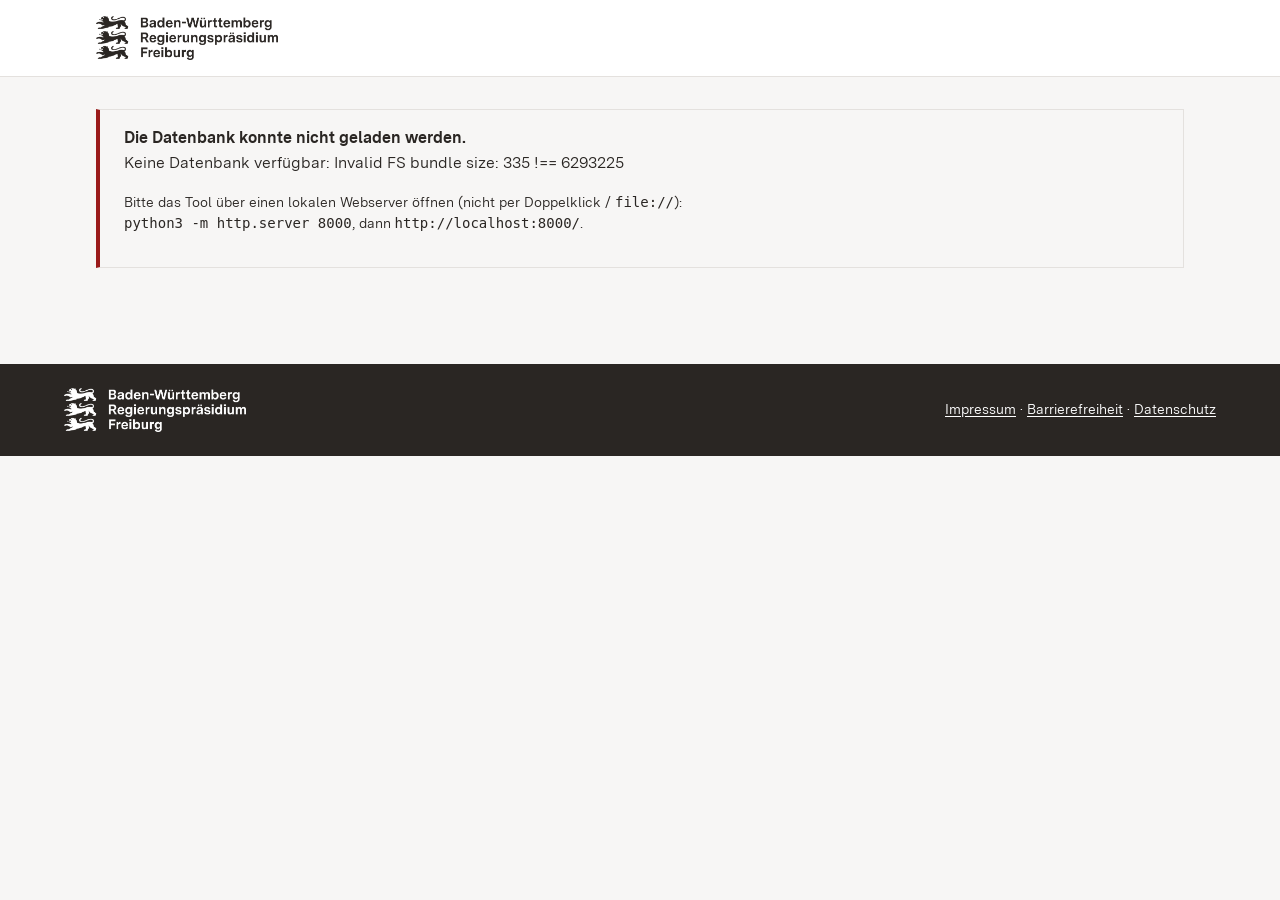
==== commit c679d1c2: "UI-Politur + Korrekturen: Impressum (MLR), Login-Gate, Tabellen-Icons - Impressum: aktueller Name de" ====
--- a/index.html
+++ b/index.html
@@ -32,7 +32,7 @@
         <ul class="bw-nav__links" id="navlinks"><!-- von app.js befüllt --></ul>
       </div>
 
-      <div class="bw-nav__actions">
+      <div class="bw-nav__actions" id="nav-aktionen" style="display:none">
         <button class="bw-iconbtn" type="button" aria-label="Schnellsuche öffnen"
                 title="Schnellsuche (Taste /)" onclick="location.hash='#/suche';">
           <svg viewBox="0 0 24 24" fill="none" stroke="currentColor" stroke-width="2" aria-hidden="true">
